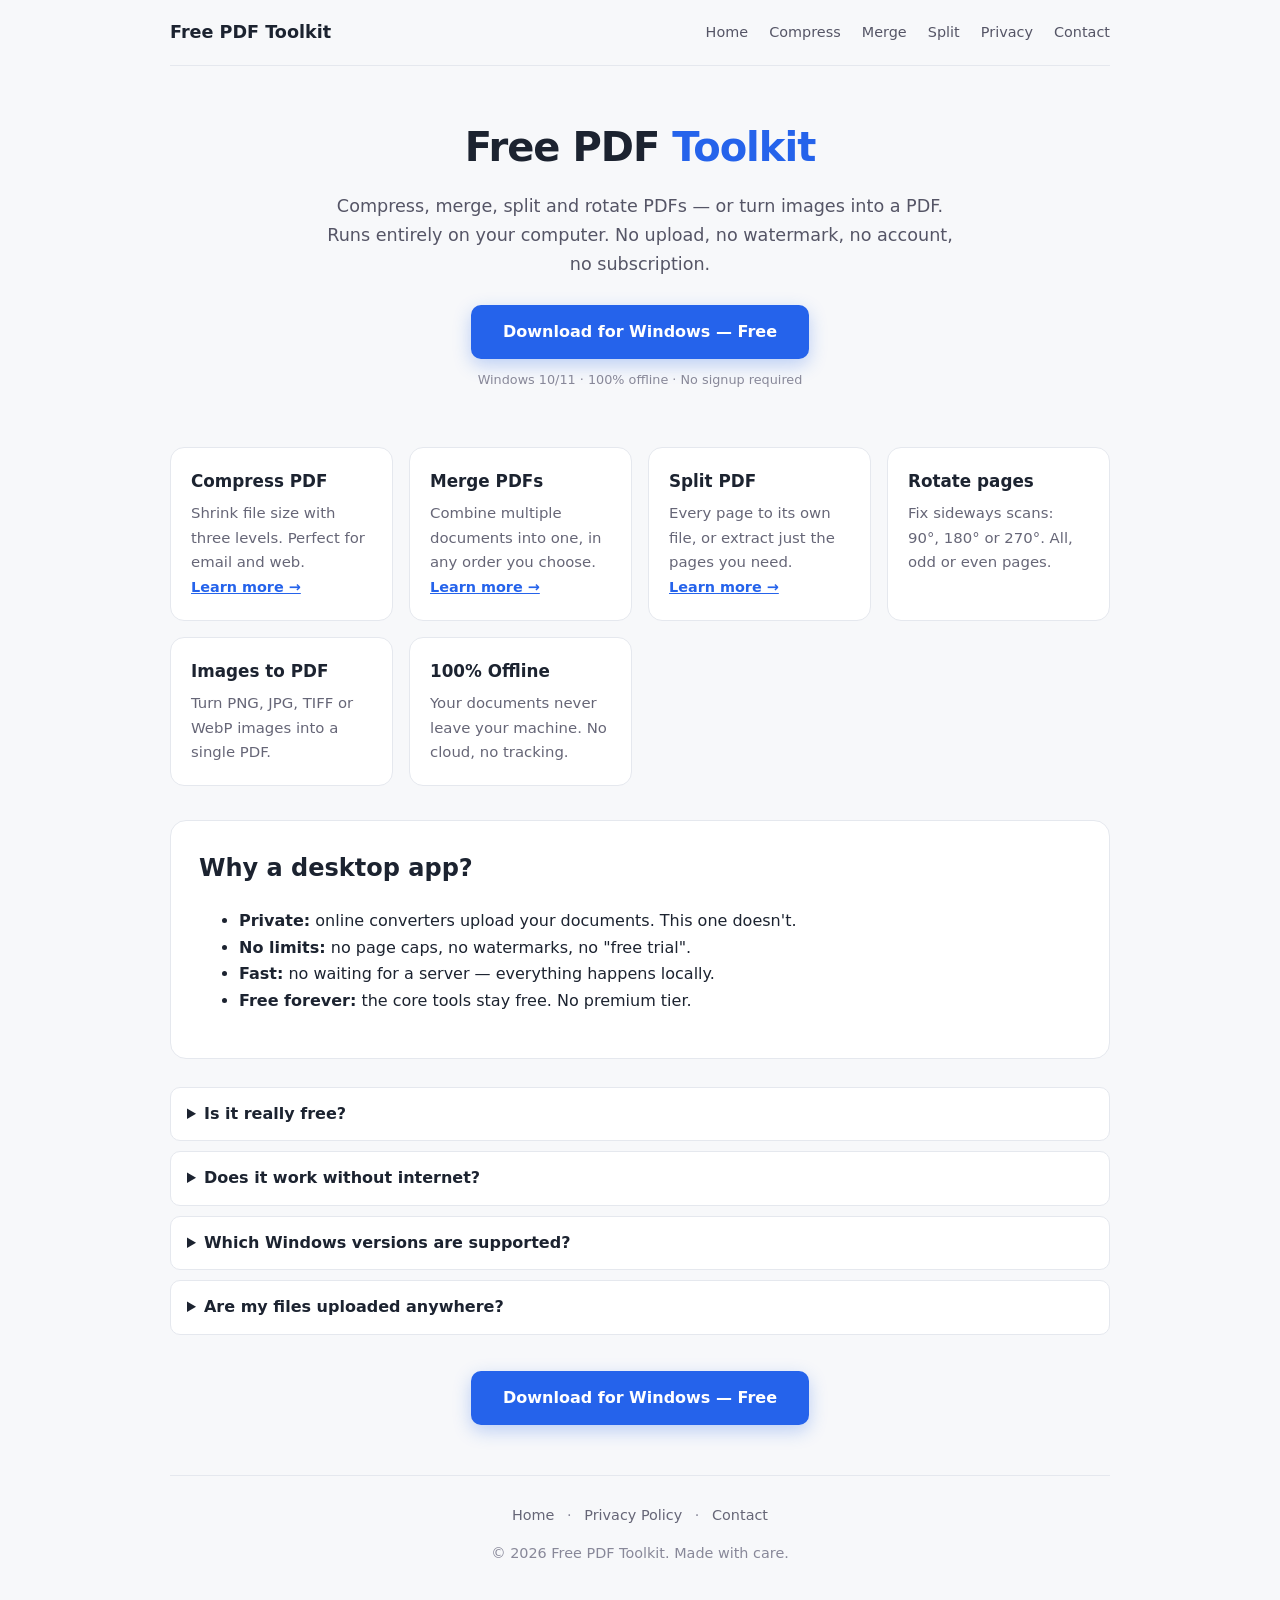
==== index.html @ b190126f "Add files via upload" ====
<!DOCTYPE html>
<html lang="en">
<head>
<meta charset="utf-8">
<meta name="viewport" content="width=device-width, initial-scale=1">
<title>Free PDF Toolkit — Compress, Merge & Split PDFs Offline</title>
<meta name="description" content="Free offline PDF tool for Windows. Compress, merge, split and rotate PDFs, or convert images to PDF. No upload, no watermark, no subscription.">
<link rel="stylesheet" href="styles.css">
<script src="download.js"></script>
</head>
<body>
<div class="wrap">
  <header class="site">
    <a class="logo" href="index.html">Free PDF Toolkit</a>
    <nav>
      <a href="index.html">Home</a>
      <a href="compress-pdf.html">Compress</a>
      <a href="merge-pdf.html">Merge</a>
      <a href="split-pdf.html">Split</a>
      <a href="privacy.html">Privacy</a>
      <a href="contact.html">Contact</a>
    </nav>
  </header>

  <section class="hero">
    <h1>Free PDF <span>Toolkit</span></h1>
    <p class="sub">Compress, merge, split and rotate PDFs — or turn images into a PDF. Runs entirely on your computer. No upload, no watermark, no account, no subscription.</p>
    <a class="btn" data-download href="#">Download for Windows — Free</a>
    <div class="note">Windows 10/11 · 100% offline · No signup required</div>
  </section>

  <section class="grid">
    <div class="card"><h3>Compress PDF</h3><p>Shrink file size with three levels. Perfect for email and web.</p><p><a href="compress-pdf.html">Learn more →</a></p></div>
    <div class="card"><h3>Merge PDFs</h3><p>Combine multiple documents into one, in any order you choose.</p><p><a href="merge-pdf.html">Learn more →</a></p></div>
    <div class="card"><h3>Split PDF</h3><p>Every page to its own file, or extract just the pages you need.</p><p><a href="split-pdf.html">Learn more →</a></p></div>
    <div class="card"><h3>Rotate pages</h3><p>Fix sideways scans: 90°, 180° or 270°. All, odd or even pages.</p></div>
    <div class="card"><h3>Images to PDF</h3><p>Turn PNG, JPG, TIFF or WebP images into a single PDF.</p></div>
    <div class="card"><h3>100% Offline</h3><p>Your documents never leave your machine. No cloud, no tracking.</p></div>
  </section>

  <section class="panel">
    <h2>Why a desktop app?</h2>
    <ul>
      <li><strong>Private:</strong> online converters upload your documents. This one doesn't.</li>
      <li><strong>No limits:</strong> no page caps, no watermarks, no "free trial".</li>
      <li><strong>Fast:</strong> no waiting for a server — everything happens locally.</li>
      <li><strong>Free forever:</strong> the core tools stay free. No premium tier.</li>
    </ul>
  </section>

  <section class="faq">
    <details><summary>Is it really free?</summary><p>Yes. No subscription, no in-app purchases, no watermark. All five tools are free.</p></details>
    <details><summary>Does it work without internet?</summary><p>Yes. After downloading the .exe, you don't need a connection at all.</p></details>
    <details><summary>Which Windows versions are supported?</summary><p>Windows 10 and 11, 64-bit.</p></details>
    <details><summary>Are my files uploaded anywhere?</summary><p>Never. All processing happens locally on your PC. Read our <a href="privacy.html">Privacy Policy</a>.</p></details>
  </section>

  <div class="cta"><a class="btn" data-download href="#">Download for Windows — Free</a></div>

  <footer>
    <a href="index.html">Home</a> ·
    <a href="privacy.html">Privacy Policy</a> ·
    <a href="contact.html">Contact</a>
    <p>© 2026 Free PDF Toolkit. Made with care.</p>
  </footer>
</div>
</body>
</html>
---- styles.css ----
* { box-sizing: border-box; }
body { margin:0; font-family: system-ui, -apple-system, "Segoe UI", sans-serif; color:#1c2330; background:#f7f8fa; line-height:1.65; }
a { color:#2563eb; }
.wrap { max-width: 980px; margin:auto; padding:0 20px; }
header.site { padding:18px 0; border-bottom:1px solid #e5e8ee; display:flex; justify-content:space-between; align-items:center; flex-wrap:wrap; gap:10px; }
.logo { font-weight:800; font-size:1.1rem; color:#1c2330; text-decoration:none; }
nav a { margin-left:16px; color:#556; text-decoration:none; font-size:.9rem; }
nav a:hover { color:#2563eb; }
.hero { text-align:center; padding:48px 0 22px; }
h1 { font-size:2.5rem; margin:0 0 12px; letter-spacing:-1px; }
h1 span { color:#2563eb; }
.sub { font-size:1.1rem; color:#556; max-width:650px; margin:0 auto 26px; }
.btn { display:inline-block; background:#2563eb; color:#fff !important; text-decoration:none; padding:14px 32px; border-radius:10px; font-weight:600; box-shadow:0 6px 18px rgba(37,99,235,.28); }
.btn:hover { background:#1d4ed8; }
.note { font-size:.8rem; color:#889; margin-top:10px; }
.grid { display:grid; grid-template-columns:repeat(auto-fit,minmax(220px,1fr)); gap:16px; margin:34px 0; }
.card { background:#fff; border:1px solid #e5e8ee; border-radius:14px; padding:20px; }
.card h3 { margin:0 0 6px; font-size:1.05rem; }
.card p { margin:0; color:#667; font-size:.93rem; }
.card a { font-size:.9rem; font-weight:600; }
.panel { background:#fff; border:1px solid #e5e8ee; border-radius:16px; padding:28px; margin:28px 0; }
.panel h2 { margin-top:0; }
.steps { counter-reset:s; list-style:none; padding:0; }
.steps li { position:relative; padding-left:44px; margin-bottom:18px; }
.steps li::before { counter-increment:s; content:counter(s); position:absolute; left:0; top:2px; width:28px; height:28px; background:#2563eb; color:#fff; border-radius:50%; display:grid; place-items:center; font-size:.85rem; font-weight:700; }
.faq details { background:#fff; border:1px solid #e5e8ee; border-radius:10px; padding:13px 16px; margin-bottom:10px; }
.faq summary { cursor:pointer; font-weight:600; }
.faq p { color:#667; margin:10px 0 0; }
.cta { text-align:center; padding:26px 0 10px; }
footer { text-align:center; padding:28px 0 46px; color:#889; font-size:.9rem; border-top:1px solid #e5e8ee; margin-top:40px; }
footer a { color:#667; margin:0 8px; text-decoration:none; }
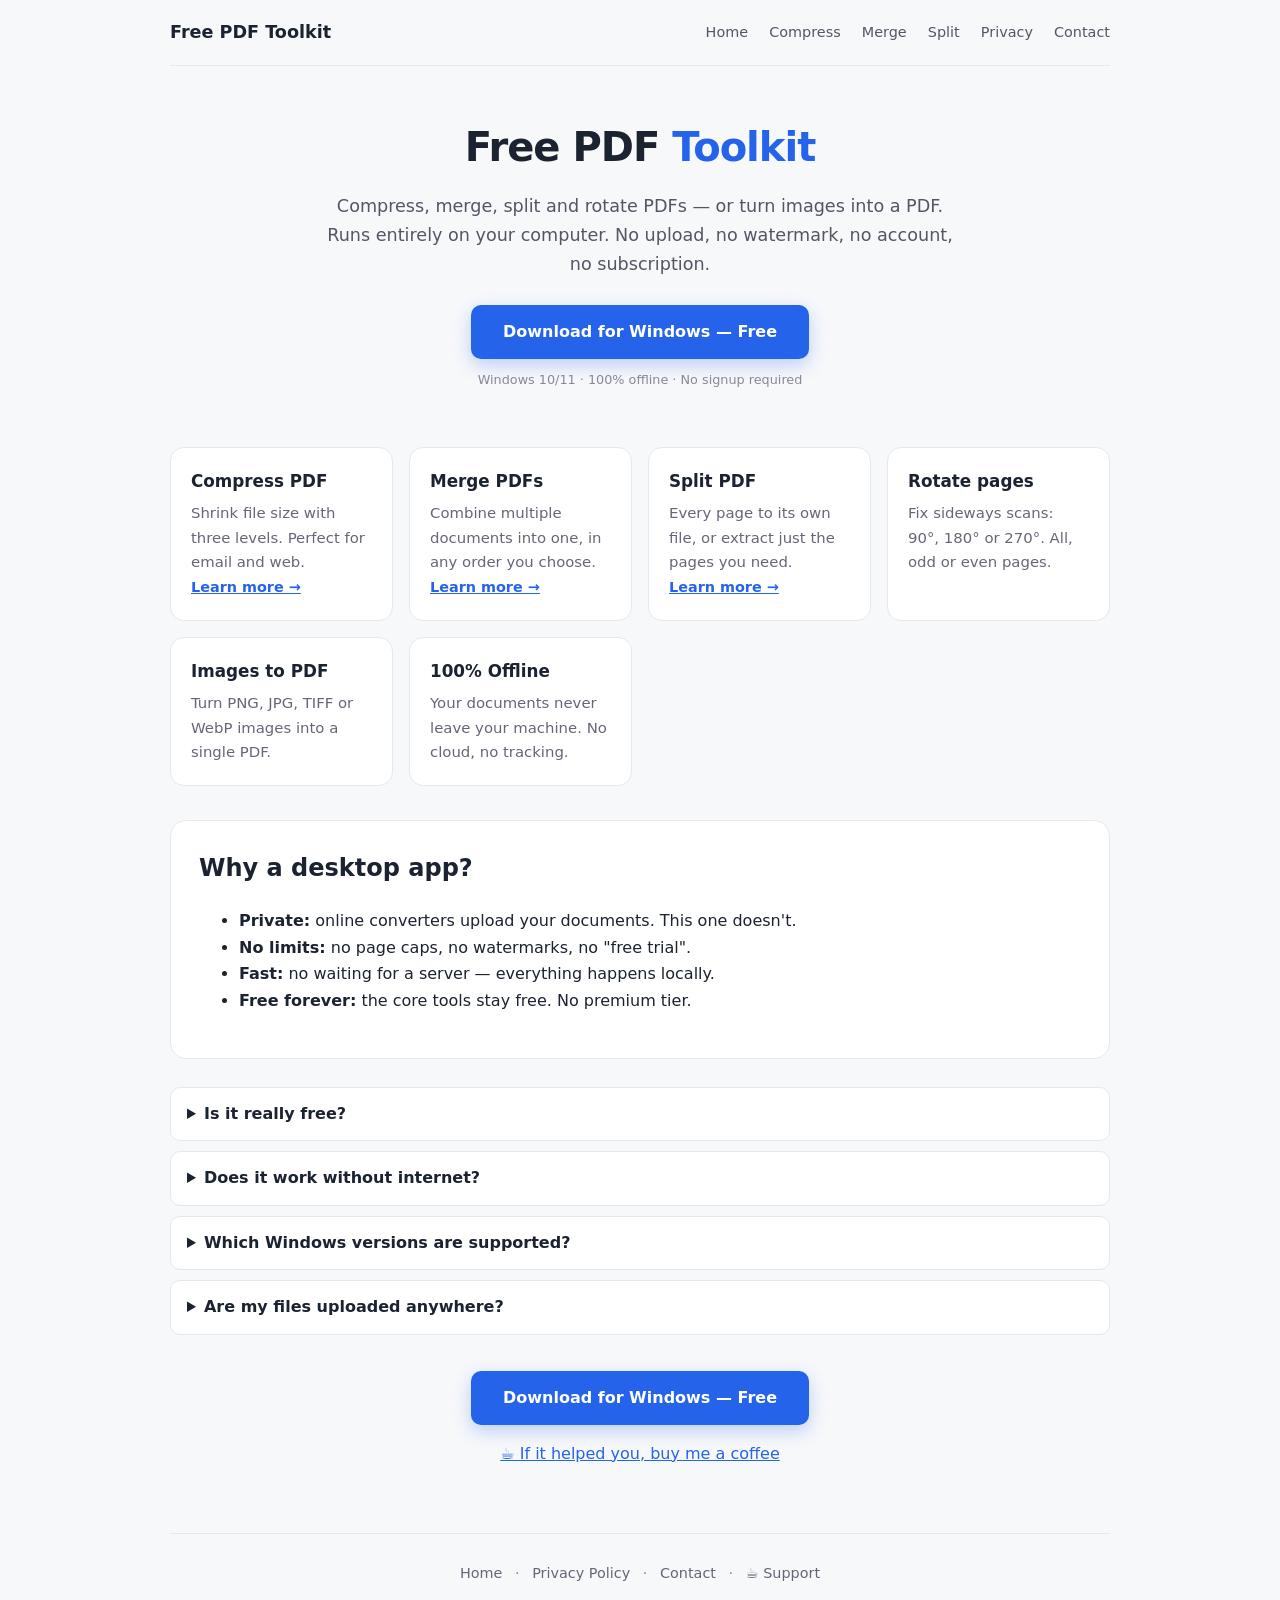
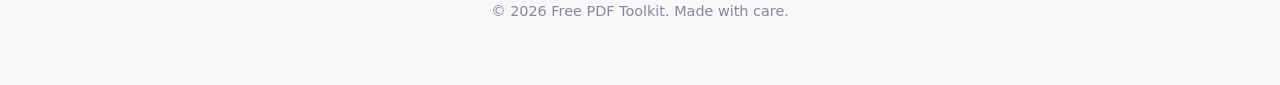
==== commit cba1118b: "Add files via upload" ====
--- a/index.html
+++ b/index.html
@@ -55,12 +55,16 @@
     <details><summary>Are my files uploaded anywhere?</summary><p>Never. All processing happens locally on your PC. Read our <a href="privacy.html">Privacy Policy</a>.</p></details>
   </section>
 
-  <div class="cta"><a class="btn" data-download href="#">Download for Windows — Free</a></div>
+  <div class="cta">
+    <a class="btn" data-download href="#">Download for Windows — Free</a>
+    <p><a href="https://ko-fi.com/freepdftoolkit">☕ If it helped you, buy me a coffee</a></p>
+  </div>
 
   <footer>
     <a href="index.html">Home</a> ·
     <a href="privacy.html">Privacy Policy</a> ·
-    <a href="contact.html">Contact</a>
+    <a href="contact.html">Contact</a> ·
+    <a href="https://ko-fi.com/freepdftoolkit">☕ Support</a>
     <p>© 2026 Free PDF Toolkit. Made with care.</p>
   </footer>
 </div>
